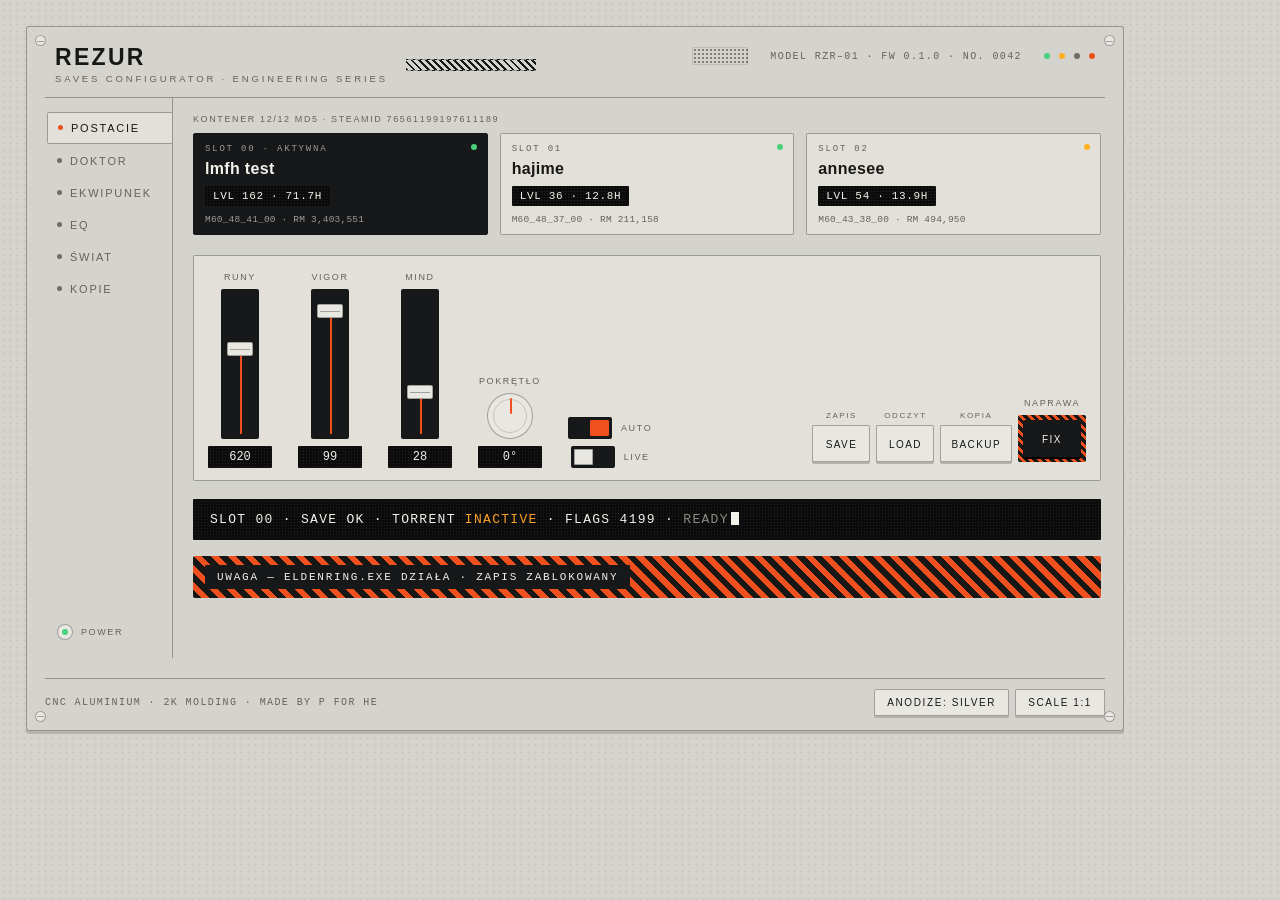
==== web/test-bench.html @ 196b7e18 "gui: test bench w stylu TE/ROLI — mockup pod dopracowanie (design-refs: zdjęcia referencyjne)" ====
<!DOCTYPE html>
<html lang="pl">
<head>
<meta charset="utf-8">
<title>REZUR · TEST BENCH</title>
<style>
  /* ============ REZUR ENGINEERING SERIES — test bench ============
     język: CNC aluminium + czarne wells + silkscreen + dot-matrix,
     promienie 0–2px, ZERO poświat, akcent pomarańczowy punktowo. */
  :root{
    --alu:#D5D3CD; --alu-hi:#E9E7E1; --alu-lo:#B4B2AB; --panel:#E2E0D9;
    --ink:#171816; --mut:#63625B;
    --dark:#17181A; --dark2:#1F2023;
    --lcd:#0A0B0A; --lcdtxt:#F2F1EA; --amber:#FFA028;
    --orange:#F0501E; --led-g:#4CD07D; --led-r:#E03B2E; --led-a:#FFB020; --led-off:#6E6D67;
    --line:rgba(23,24,22,.34); --line2:rgba(23,24,22,.16);
    --f:"Bahnschrift","Segoe UI Variable Display","Segoe UI",sans-serif;
    --fm:"Cascadia Mono","Consolas","Courier New",monospace;
  }
  .anod{ /* czarna anodyzacja — drugi wariant wykończenia */
    --alu:#1E1F22; --alu-hi:#2B2C30; --alu-lo:#121316; --panel:#26272B;
    --ink:#ECEBE5; --mut:#8E8D86;
    --line:rgba(240,240,235,.22); --line2:rgba(240,240,235,.10);
    --led-off:#55565A;
  }
  *{box-sizing:border-box;margin:0}
  html,body{height:auto}
  body{
    width:1150px; padding:26px 26px 30px;
    background:var(--alu); color:var(--ink); font-family:var(--f);
    background-image:radial-gradient(rgba(0,0,0,.05) 1px,transparent 1.1px);
    background-size:7px 7px;
    -webkit-font-smoothing:antialiased; user-select:none;
  }
  .mono{font-family:var(--fm)}
  .cap{font-size:9px; letter-spacing:.18em; text-transform:uppercase; color:var(--mut)}
  .lcd{
    background:var(--lcd); border:1px solid var(--line); border-radius:1px;
    color:var(--lcdtxt); font-family:var(--fm); position:relative; overflow:hidden;
  }
  .lcd::after{ /* siatka dot-matrix nad treścią */
    content:""; position:absolute; inset:0; pointer-events:none;
    background-image:radial-gradient(rgba(255,255,255,.10) 0.8px, transparent 1px);
    background-size:3px 3px;
  }

  /* ---------- chassis ---------- */
  .chassis{
    background:var(--alu); border:1px solid var(--line);
    border-radius:3px; padding:18px 18px 14px; position:relative;
    box-shadow: 0 2px 0 var(--alu-lo), 0 3px 0 var(--line2); /* twarda krawędź, nie poświata */
  }
  .screw{position:absolute;width:11px;height:11px;border-radius:50%;
    background:var(--alu-hi);border:1px solid var(--line)}
  .screw::after{content:"";position:absolute;left:1px;right:1px;top:4.5px;height:1px;background:var(--line)}
  .screw.tl{left:8px;top:8px}.screw.tr{right:8px;top:8px}
  .screw.bl{left:8px;bottom:8px}.screw.br{right:8px;bottom:8px}

  /* ---------- header ---------- */
  .head{display:flex;align-items:flex-start;gap:18px;padding:2px 10px 14px;border-bottom:1px solid var(--line)}
  .brand{line-height:.95}
  .brand b{font-size:23px; font-weight:600; letter-spacing:.10em}
  .brand .sub{font-size:9.5px; letter-spacing:.30em; color:var(--mut); text-transform:uppercase; margin-top:5px}
  .hatch{
    align-self:center; height:12px; flex:0 0 130px;
    background:repeating-linear-gradient(45deg, var(--ink) 0 2px, transparent 2px 5px);
    border-top:1px solid var(--line); border-bottom:1px solid var(--line);
  }
  .head .mid{flex:1; display:flex; gap:22px; align-items:center; justify-content:flex-end}
  .leds{display:flex;gap:9px;align-items:center}
  .led{width:6px;height:6px;border-radius:50%;background:var(--led-off);box-shadow:none}
  .led.g{background:var(--led-g)} .led.a{background:var(--led-a)} .led.r{background:var(--led-r)} .led.o{background:var(--orange)}
  .grille{width:56px;height:18px;
    background-image:radial-gradient(var(--mut) 1px, transparent 1.1px);background-size:4px 4px;
    border:1px solid var(--line2); opacity:.75}
  .metal{font-size:10px;letter-spacing:.14em;color:var(--mut);font-family:var(--fm)}

  /* ---------- body layout ---------- */
  .body{display:flex;gap:0;margin-top:0;align-items:stretch}
  .rail{flex:0 0 128px;border-right:1px solid var(--line);padding:14px 0 8px 2px;display:flex;flex-direction:column;gap:2px}
  .tab{
    display:flex;align-items:center;gap:8px;cursor:pointer;
    padding:9px 10px;font-size:11px;letter-spacing:.16em;text-transform:uppercase;color:var(--mut)}
  .tab .dot{width:5px;height:5px;border-radius:50%;background:var(--led-off)}
  .tab.on{color:var(--ink);background:var(--panel);border:1px solid var(--line);border-right:none;border-radius:2px 0 0 2px}
  .tab.on .dot{background:var(--orange)}
  .rail .foot{margin-top:auto;padding:10px;display:flex;align-items:center;gap:8px}
  .pwr{width:16px;height:16px;border-radius:50%;border:1px solid var(--line);background:var(--alu-hi)}
  .pwr.on::after{content:"";display:block;width:6px;height:6px;border-radius:50%;background:var(--led-g);margin:4px}

  .work{flex:1;padding:16px 4px 4px 20px;min-height:560px}

  /* ---------- sekcja: character cards ---------- */
  .cards{display:grid;grid-template-columns:repeat(3,1fr);gap:12px}
  .card{border:1px solid var(--line);border-radius:2px;background:var(--panel);padding:10px 11px 9px;position:relative;cursor:pointer}
  .card .slot{font-size:9px;letter-spacing:.2em;color:var(--mut);font-family:var(--fm)}
  .card h3{font-size:16px;font-weight:600;letter-spacing:.02em;margin:6px 0 8px;white-space:nowrap;overflow:hidden}
  .card .row{display:flex;gap:8px;align-items:center;justify-content:space-between}
  .card .lcd{padding:3px 7px;font-size:11px;letter-spacing:.06em}
  .card .meta{font-size:9.5px;color:var(--mut);font-family:var(--fm);margin-top:8px;letter-spacing:.02em}
  .card .indic{position:absolute;top:10px;right:10px;display:flex;gap:5px;align-items:center}
  .card.sel{background:var(--dark);color:var(--lcdtxt);border-color:var(--dark)}
  .card.sel .slot,.card.sel .meta{color:#9C9C93}
  .card.sel .lcd{border-color:var(--line2)}

  /* ---------- pasek przyrządów ---------- */
  .bench{display:flex;gap:26px;align-items:flex-end;margin:20px 0 2px;padding:16px 14px 12px;
    border:1px solid var(--line);border-radius:2px;background:var(--panel)}
  .unit{display:flex;flex-direction:column;gap:7px;align-items:center}
  .unit .cap{text-align:center}
  .fader{width:38px;height:150px;position:relative;background:var(--dark);border:1px solid var(--line);border-radius:2px}
  .fader .fill{position:absolute;left:18px;width:2px;background:var(--orange);bottom:4px}
  .fader .capk{position:absolute;left:5px;width:26px;height:14px;background:var(--alu-hi);
    border:1px solid var(--line);border-radius:2px}
  .fader .capk::after{content:"";position:absolute;left:2px;right:2px;top:6px;height:1px;background:var(--line)}
  .readout{min-width:64px;text-align:center;padding:3px 6px;font-size:12px}
  .knob{width:46px;height:46px;border-radius:50%;background:var(--alu-hi);border:1px solid var(--line);position:relative;cursor:grab}
  .knob::after{content:"";position:absolute;left:50%;top:4px;width:2px;height:16px;background:var(--orange);
    border-radius:1px;transform-origin:50% 19px}
  .knob i{position:absolute;inset:5px;border:1px solid var(--line2);border-radius:50%}
  .ticks{position:absolute;inset:-7px;border-radius:50%;
    background:conic-gradient(var(--mut) 0 1deg, transparent 1deg 36deg);opacity:.5;-webkit-mask:radial-gradient(circle,transparent 60%,black 61%);}
  .sw{width:44px;height:22px;border:1px solid var(--line);border-radius:2px;background:var(--dark);position:relative;cursor:pointer}
  .sw .lever{position:absolute;top:2px;left:2px;width:19px;height:16px;background:var(--alu-hi);border:1px solid var(--line);border-radius:1px;transition:left .09s steps(2)}
  .sw.on .lever{left:21px;background:var(--orange);border-color:var(--orange)}
  .swrow{display:flex;align-items:center;gap:9px}
  .keyrow{display:flex;gap:6px;align-items:flex-end}
  .key{
    min-width:58px;padding:13px 10px 11px;text-align:center;
    background:var(--alu-hi);border:1px solid var(--line);border-radius:2px;
    font-size:10px;letter-spacing:.14em;text-transform:uppercase;cursor:pointer;
    box-shadow:0 2px 0 var(--alu-lo);position:relative}
  .key:active,.key.down{transform:translateY(2px);box-shadow:none;background:var(--dark);color:var(--lcdtxt)}
  .key.orange{background:var(--orange);border-color:#8E2D0F;color:#1A0D06;box-shadow:0 2px 0 #8E2D0F}
  .key.silk::before{content:attr(data-silk);position:absolute;top:-15px;left:0;right:0;
    font-size:8px;letter-spacing:.2em;color:var(--mut);text-transform:uppercase}
  .hazard{padding:5px;background:repeating-linear-gradient(45deg, var(--ink) 0 3px, var(--orange) 3px 6px);border-radius:2px}
  .hazard .key{margin:0;background:var(--dark);color:var(--lcdtxt);box-shadow:0 2px 0 #000}
  .danger{padding:9px 12px;border-radius:2px;display:flex;align-items:center;gap:12px;
    background:repeating-linear-gradient(45deg, var(--ink) 0 6px, var(--orange) 6px 12px)}
  .danger .inner{background:var(--dark);color:var(--lcdtxt);padding:6px 12px;font-size:11px;letter-spacing:.16em;text-transform:uppercase;font-family:var(--fm);border-radius:1px}

  /* ---------- LCD / dot matrix ---------- */
  .biglcd{margin-top:18px;padding:12px 16px;font-size:13px;letter-spacing:.10em;text-transform:uppercase}
  .biglcd .l1{color:var(--lcdtxt)} .biglcd .am{color:var(--amber)} .biglcd .dim{color:#8A8A80}
  .cursor{display:inline-block;width:8px;height:13px;background:var(--lcdtxt);vertical-align:-2px;margin-left:2px;animation:blink 1.1s steps(1) infinite}
  @keyframes blink{50%{opacity:0}}

  /* ---------- tabela ekwipunku ---------- */
  table{width:100%;border-collapse:collapse;font-size:12px}
  th{font-size:9px;letter-spacing:.2em;text-transform:uppercase;color:var(--mut);text-align:left;
    padding:6px 8px;border-bottom:1px solid var(--line)}
  td{padding:6px 8px;border-bottom:1px solid var(--line2)}
  td.mono,th.mono{font-family:var(--fm);letter-spacing:.02em}
  tr:hover td{background:var(--dark);color:var(--lcdtxt)}
  tr:hover td.mono{color:var(--amber)}
  .findings .row{display:flex;align-items:center;gap:12px;padding:9px 4px;border-bottom:1px solid var(--line2)}
  .sev{width:8px;height:8px;border-radius:50%}
  .sev.err{background:var(--led-r)} .sev.war{background:var(--led-a)} .sev.ok{background:var(--led-g)}

  .footer{margin-top:20px;padding-top:10px;border-top:1px solid var(--line);
    display:flex;justify-content:space-between;align-items:center}
  .finishbtn{display:flex;gap:6px}
  .fbtn{padding:7px 12px;font-size:10px;letter-spacing:.16em;text-transform:uppercase;cursor:pointer;
    border:1px solid var(--line);border-radius:2px;background:var(--alu-hi);box-shadow:0 2px 0 var(--alu-lo)}
  .fbtn:active{transform:translateY(2px);box-shadow:none}
  .fbtn.on{background:var(--dark);color:var(--lcdtxt)}
  .hidden{display:none}
</style>
</head>
<body>
<div class="chassis" id="chassis">
  <span class="screw tl"></span><span class="screw tr"></span><span class="screw bl"></span><span class="screw br"></span>

  <!-- HEADER -->
  <div class="head">
    <div class="brand">
      <b>REZUR</b>
      <div class="sub">saves configurator · engineering series</div>
    </div>
    <div class="hatch" title="hazard"></div>
    <div class="mid">
      <div class="grille" title="speaker / wentylacja — motyw"></div>
      <div class="metal">MODEL RZR–01 · FW 0.1.0 · NO. 0042</div>
      <div class="leds">
        <span class="led g" title="zapis: OK"></span>
        <span class="led a" title="ostrzeżenie"></span>
        <span class="led" title="brak"></span>
        <span class="led o" title="aktywna operacja"></span>
      </div>
    </div>
  </div>

  <!-- BODY -->
  <div class="body">
    <div class="rail">
      <div class="tab on" data-tab="postacie"><span class="dot"></span>POSTACIE</div>
      <div class="tab" data-tab="doktor"><span class="dot"></span>DOKTOR</div>
      <div class="tab" data-tab="ekwipunek"><span class="dot"></span>EKWIPUNEK</div>
      <div class="tab" data-tab="eq"><span class="dot"></span>EQ</div>
      <div class="tab" data-tab="swiat"><span class="dot"></span>ŚWIAT</div>
      <div class="tab" data-tab="kopie"><span class="dot"></span>KOPIE</div>
      <div class="foot"><span class="pwr on"></span><span class="cap">power</span></div>
    </div>

    <div class="work">
      <!-- ===== PANEL: POSTACIE ===== -->
      <section id="tab-postacie">
        <div class="cap" style="margin-bottom:9px">kontener 12/12 md5 · steamid 76561199197611189</div>
        <div class="cards">
          <div class="card sel">
            <div class="slot mono">SLOT 00 · AKTYWNA</div>
            <h3>lmfh test</h3>
            <div class="row">
              <div class="lcd">LVL 162 · 71.7H</div>
              <span class="indic"><span class="led g"></span></span>
            </div>
            <div class="meta">M60_48_41_00 · RM 3,403,551</div>
          </div>
          <div class="card">
            <div class="slot mono">SLOT 01</div>
            <h3>hajime</h3>
            <div class="row">
              <div class="lcd">LVL 36 · 12.8H</div>
              <span class="indic"><span class="led g"></span></span>
            </div>
            <div class="meta">M60_48_37_00 · RM 211,158</div>
          </div>
          <div class="card">
            <div class="slot mono">SLOT 02</div>
            <h3>annesee</h3>
            <div class="row">
              <div class="lcd">LVL 54 · 13.9H</div>
              <span class="indic"><span class="led a"></span></span>
            </div>
            <div class="meta">M60_43_38_00 · RM 494,950</div>
          </div>
        </div>

        <!-- pasek przyrządów -->
        <div class="bench">
          <div class="unit">
            <span class="cap">runy</span>
            <div class="fader" data-pct="62" data-read="620"><div class="fill"></div><div class="capk"></div></div>
            <div class="readout lcd">620</div>
          </div>
          <div class="unit">
            <span class="cap">vigor</span>
            <div class="fader" data-pct="92" data-read="99"><div class="fill"></div><div class="capk"></div></div>
            <div class="readout lcd">99</div>
          </div>
          <div class="unit">
            <span class="cap">mind</span>
            <div class="fader" data-pct="28" data-read="28"><div class="fill"></div><div class="capk"></div></div>
            <div class="readout lcd">28</div>
          </div>
          <div class="unit">
            <span class="cap">pokrętło</span>
            <div class="knob" id="knob"><i></i><span class="ticks"></span></div>
            <div class="readout lcd" id="ro4">0°</div>
          </div>
          <div class="unit" style="gap:7px">
            <div class="swrow"><div class="sw on"><span class="lever"></span></div><span class="cap">auto</span></div>
            <div class="swrow"><div class="sw"><span class="lever"></span></div><span class="cap">live</span></div>
          </div>
          <div class="keyrow" style="margin-left:auto; margin-bottom:6px">
            <div class="key silk" data-silk="zapis">SAVE</div>
            <div class="key silk" data-silk="odczyt">LOAD</div>
            <div class="key silk" data-silk="kopia">BACKUP</div>
            <div class="hazard" style="position:relative;margin-top:17px">
              <div class="key">FIX</div>
              <span class="cap" style="position:absolute;top:-17px;left:0;right:0;text-align:center">naprawa</span>
            </div>
          </div>
        </div>

        <div class="biglcd lcd">
          <div class="l1">SLOT 00 · SAVE OK · TORRENT <span class="am">INACTIVE</span> · FLAGS 4199 · <span class="dim">READY</span><span class="cursor"></span></div>
        </div>

        <div class="danger" style="margin-top:16px">
          <div class="inner">uwaga — eldenring.exe działa · zapis zablokowany</div>
        </div>
      </section>

      <!-- ===== PANEL: DOKTOR ===== -->
      <section id="tab-doktor" class="hidden">
        <div class="cap" style="margin-bottom:9px">diagnostyka · 1 błąd / 2 ostrzeżenia</div>
        <div class="findings">
          <div class="row"><span class="sev err"></span><span class="mono" style="min-width:74px">TORRENT</span>
            <span style="flex:1">koń: hp=0 przy state=ACTIVE → zawieszka wczytywania</span>
            <div class="hazard"><div class="key">FIX</div></div></div>
          <div class="row"><span class="sev war"></span><span class="mono" style="min-width:74px">WEATHER</span>
            <span style="flex:1">area_id=60 ≠ region mapy 11</span>
            <div class="hazard"><div class="key">FIX</div></div></div>
          <div class="row"><span class="sev ok"></span><span class="mono" style="min-width:74px">MD5</span>
            <span style="flex:1">12/12 sum sekcji OK</span><span class="cap">bez akcji</span></div>
        </div>
        <div class="keyrow" style="margin-top:18px">
          <div class="key silk" data-silk="podgląd zmian">PREVIEW</div>
          <div class="key orange" data-silk="wykonaj + backup">APPLY ALL</div>
        </div>
      </section>

      <!-- ===== PANEL: EKWIPUNEK ===== -->
      <section id="tab-ekwipunek" class="hidden">
        <div class="cap" style="margin-bottom:9px">slot 00 · przy sobie · 74 pozycje</div>
        <table>
          <tr><th class="mono" style="width:110px">handle</th><th style="width:70px">ilość</th><th>nazwa</th><th class="mono" style="width:130px">kategoria</th></tr>
          <tr><td class="mono">0x808000A1</td><td class="mono">1</td><td>Blood Uchigatana +19</td><td class="mono">weapon</td></tr>
          <tr><td class="mono">0x80800155</td><td class="mono">1</td><td>Rivers of Blood +9</td><td class="mono">weapon</td></tr>
          <tr><td class="mono">0xB0001FF9</td><td class="mono">12</td><td>Larval Tear</td><td class="mono">goods</td></tr>
          <tr><td class="mono">0x90800147</td><td class="mono">1</td><td>White Reed Armor</td><td class="mono">armor</td></tr>
          <tr><td class="mono">0xA000139C</td><td class="mono">1</td><td>Blessed Dew Talisman</td><td class="mono">talisman</td></tr>
        </table>
        <div class="keyrow" style="margin-top:16px;gap:8px">
          <div class="key silk" data-silk="dodaj z bazy">ADD</div>
          <div class="key silk" data-silk="usuń wpis">REMOVE</div>
          <div class="key silk" data-silk="przenieś">MOVE</div>
          <div class="key silk" data-silk="+ poziom">UPGRADE</div>
        </div>
      </section>

      <!-- ===== pozostałe zakładki (placeholdery) ===== -->
      <section id="tab-eq" class="hidden"><div class="cap">EQ — 22 gniazda (demo później)</div>
        <div class="biglcd lcd" style="margin-top:12px"><div class="l1">WEAPON 0..5 · ARMOR 12..16 · TALISMAN 17..21<span class="cursor"></span></div></div></section>
      <section id="tab-swiat" class="hidden"><div class="cap">ŚWIAT — 22 grupy flag (demo później)</div>
        <div class="biglcd lcd" style="margin-top:12px"><div class="l1">BOSS 48 · MAPS 19 · COOKBOOK 60 · <span class="am">SELECT</span><span class="cursor"></span></div></div></section>
      <section id="tab-kopie" class="hidden"><div class="cap">KOPIE — 7 backupów (demo później)</div>
        <div class="biglcd lcd" style="margin-top:12px"><div class="l1">EDITBAK · WORLDBak · TPBak · <span class="dim">RESTORE</span><span class="cursor"></span></div></div></section>
    </div>
  </div>

  <!-- FOOTER -->
  <div class="footer">
    <span class="metal">CNC ALUMINIUM · 2K MOLDING · MADE BY P FOR HE</span>
    <div class="finishbtn">
      <div class="fbtn" id="anodBtn">anodize: silver</div>
      <div class="fbtn">scale 1:1</div>
    </div>
  </div>
</div>

<script>
  // --- nawigacja
  const tabs=[...document.querySelectorAll('.tab')];
  tabs.forEach(t=>t.addEventListener('click',()=>{
    tabs.forEach(x=>x.classList.remove('on')); t.classList.add('on');
    document.querySelectorAll('.work > section').forEach(s=>s.classList.add('hidden'));
    document.getElementById('tab-'+t.dataset.tab).classList.remove('hidden');
  }));
  // --- keycapy (chwilowe wciśnięcie)
  document.querySelectorAll('.key,.fbtn').forEach(k=>{
    k.addEventListener('pointerdown',()=>k.classList.add('down'));
    ['pointerup','pointerleave'].forEach(e=>k.addEventListener(e,()=>k.classList.remove('down')));
  });
  // --- przełączniki
  document.querySelectorAll('.sw').forEach(s=>s.addEventListener('click',()=>s.classList.toggle('on')));
  // --- fadery (przeciąganie; data-pct = pozycja, data-read = tekst LCD)
  function setFader(f,pct){
    pct=Math.max(0,Math.min(100,pct));
    const travel=f.clientHeight-14-8;      // margines 4px góra/dół, cap 14px
    const bottom=4+pct/100*travel;
    f.querySelector('.capk').style.bottom=bottom+'px';
    f.querySelector('.fill').style.height=(bottom+7)+'px';
    const ro=f.parentElement.querySelector('.readout');
    if(ro&&f.dataset.live)ro.textContent=Math.round(pct);
  }
  document.querySelectorAll('.fader').forEach(f=>{
    const pct=parseFloat(f.dataset.pct||'50');
    setFader(f,pct);
    const ro=f.parentElement.querySelector('.readout');
    if(ro)ro.textContent=f.dataset.read||String(Math.round(pct));
    const move=ev=>{const r=f.getBoundingClientRect(); f.dataset.live="1";
      setFader(f,(1-(ev.clientY-r.top-7)/(r.height-14))*100);};
    f.addEventListener('pointerdown',e=>{f.setPointerCapture(e.pointerId);move(e);
      f.onpointermove=move;});
    f.addEventListener('pointerup',()=>f.onpointermove=null);
  });
  // --- pokrętło
  const knob=document.getElementById('knob'), ro4=document.getElementById('ro4');
  let ang=0, drag=false;
  knob.style.transform='rotate(0deg)';
  knob.addEventListener('pointerdown',e=>{drag=true;knob.setPointerCapture(e.pointerId);});
  window.addEventListener('pointermove',e=>{if(!drag)return;
    ang=(ang+e.movementX*2+540)%360;
    knob.style.transform='rotate('+ang+'deg)'; ro4.textContent=ang+'°';});
  window.addEventListener('pointerup',()=>drag=false);
  // --- anodize
  document.getElementById('anodBtn').addEventListener('click',e=>{
    const on=document.body.classList.toggle('anod');
    e.currentTarget.textContent='anodize: '+(on?'black':'silver');
  });
</script>
</body>
</html>
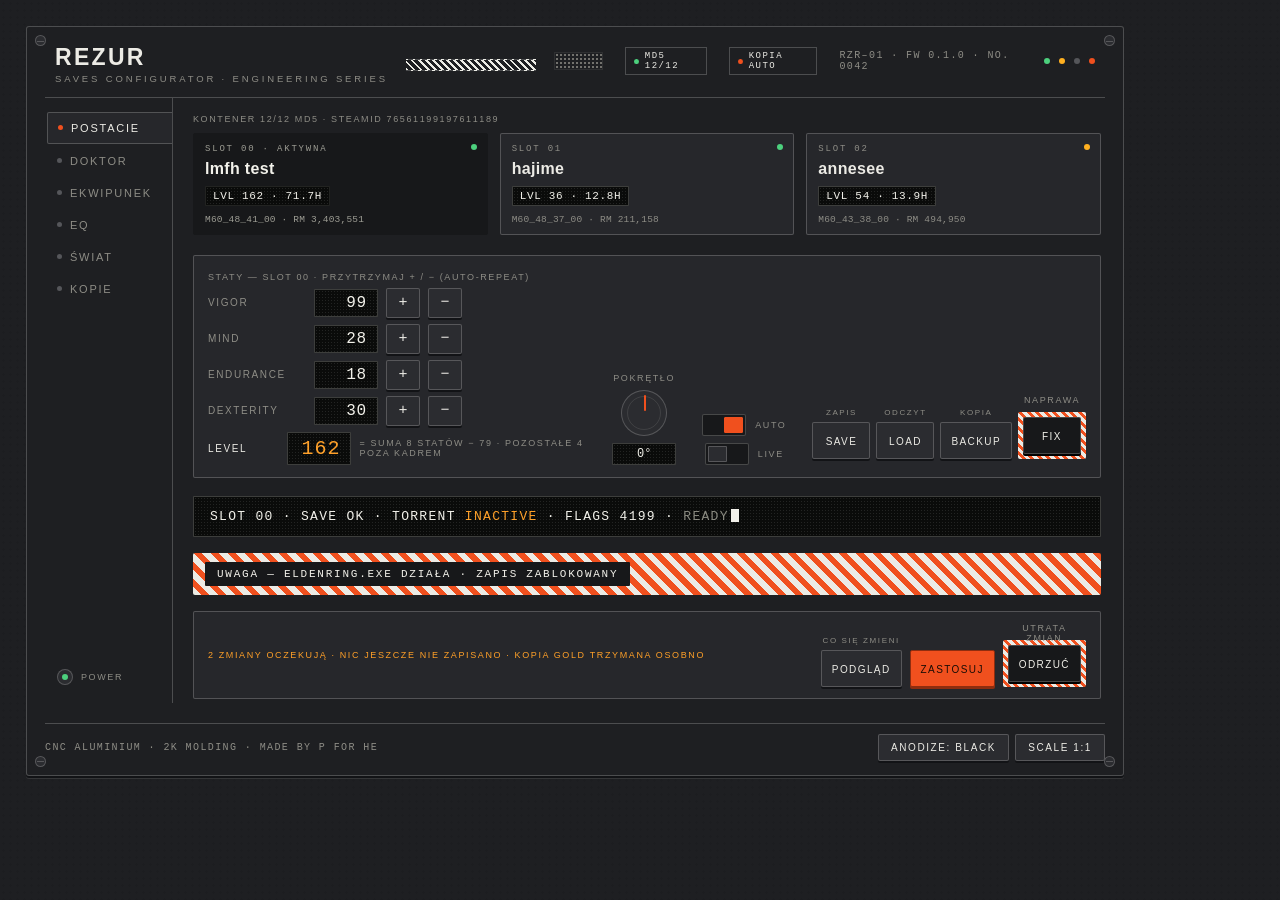
==== commit 08d72e0f: "gui: bench v2 — czarna anoda jako baza, staty bez suwaków (+/- auto-repeat), pasek zmian oczekującyc" ====
--- a/web/test-bench.html
+++ b/web/test-bench.html
@@ -160,6 +160,22 @@
 
   .footer{margin-top:20px;padding-top:10px;border-top:1px solid var(--line);
     display:flex;justify-content:space-between;align-items:center}
+  .pill{display:inline-flex;gap:6px;align-items:center;border:1px solid var(--line);
+    padding:3px 8px;font-size:9px;letter-spacing:.16em;font-family:var(--fm);text-transform:uppercase}
+  /* sekwencery statów (bez suwaków) */
+  .statmod{display:flex;flex-direction:column;gap:6px;min-width:318px}
+  .statrow{display:flex;align-items:center;gap:8px}
+  .sname{font-size:10px;letter-spacing:.16em;color:var(--mut);width:98px;text-transform:uppercase}
+  .sval{min-width:64px;padding:4px 10px;font-size:16px;text-align:right;font-family:var(--fm);letter-spacing:.05em}
+  .stbtn{width:34px;height:30px;border:1px solid var(--line);background:var(--alu-hi);border-radius:2px;
+    display:flex;align-items:center;justify-content:center;font-family:var(--fm);font-size:15px;cursor:pointer;
+    box-shadow:0 2px 0 var(--alu-lo)}
+  .stbtn:active{transform:translateY(2px);box-shadow:none;background:var(--dark);color:var(--lcdtxt)}
+  .statrow.lvl .sname{color:var(--ink)}
+  .statrow.lvl .sval{font-size:20px;color:var(--amber)}
+  /* pasek zmian oczekujących */
+  .stage{margin-top:16px;padding:11px 14px;border:1px solid var(--line);background:var(--panel);
+    display:flex;align-items:center;gap:12px;border-radius:2px}
   .finishbtn{display:flex;gap:6px}
   .fbtn{padding:7px 12px;font-size:10px;letter-spacing:.16em;text-transform:uppercase;cursor:pointer;
     border:1px solid var(--line);border-radius:2px;background:var(--alu-hi);box-shadow:0 2px 0 var(--alu-lo)}
@@ -168,7 +184,7 @@
   .hidden{display:none}
 </style>
 </head>
-<body>
+<body class="anod">
 <div class="chassis" id="chassis">
   <span class="screw tl"></span><span class="screw tr"></span><span class="screw bl"></span><span class="screw br"></span>
 
@@ -181,7 +197,9 @@
     <div class="hatch" title="hazard"></div>
     <div class="mid">
       <div class="grille" title="speaker / wentylacja — motyw"></div>
-      <div class="metal">MODEL RZR–01 · FW 0.1.0 · NO. 0042</div>
+      <span class="pill"><span class="led g" style="width:5px;height:5px"></span>MD5 12/12</span>
+      <span class="pill"><span class="led o" style="width:5px;height:5px"></span>KOPIA AUTO</span>
+      <div class="metal">RZR–01 · FW 0.1.0 · NO. 0042</div>
       <div class="leds">
         <span class="led g" title="zapis: OK"></span>
         <span class="led a" title="ostrzeżenie"></span>
@@ -239,20 +257,18 @@
 
         <!-- pasek przyrządów -->
         <div class="bench">
-          <div class="unit">
-            <span class="cap">runy</span>
-            <div class="fader" data-pct="62" data-read="620"><div class="fill"></div><div class="capk"></div></div>
-            <div class="readout lcd">620</div>
-          </div>
-          <div class="unit">
-            <span class="cap">vigor</span>
-            <div class="fader" data-pct="92" data-read="99"><div class="fill"></div><div class="capk"></div></div>
-            <div class="readout lcd">99</div>
-          </div>
-          <div class="unit">
-            <span class="cap">mind</span>
-            <div class="fader" data-pct="28" data-read="28"><div class="fill"></div><div class="capk"></div></div>
-            <div class="readout lcd">28</div>
+          <div class="statmod">
+            <span class="cap">staty — slot 00 · przytrzymaj + / − (auto-repeat)</span>
+            <div class="statrow"><span class="sname">vigor</span><div class="sval lcd">99</div>
+              <div class="stbtn" data-dir="1">+</div><div class="stbtn" data-dir="-1">−</div></div>
+            <div class="statrow"><span class="sname">mind</span><div class="sval lcd">28</div>
+              <div class="stbtn" data-dir="1">+</div><div class="stbtn" data-dir="-1">−</div></div>
+            <div class="statrow"><span class="sname">endurance</span><div class="sval lcd">18</div>
+              <div class="stbtn" data-dir="1">+</div><div class="stbtn" data-dir="-1">−</div></div>
+            <div class="statrow"><span class="sname">dexterity</span><div class="sval lcd">30</div>
+              <div class="stbtn" data-dir="1">+</div><div class="stbtn" data-dir="-1">−</div></div>
+            <div class="statrow lvl"><span class="sname">level</span><div class="sval lcd" id="lvlout">162</div>
+              <span class="cap">= suma 8 statów − 79 · pozostałe 4 poza kadrem</span></div>
           </div>
           <div class="unit">
             <span class="cap">pokrętło</span>
@@ -280,6 +296,18 @@
 
         <div class="danger" style="margin-top:16px">
           <div class="inner">uwaga — eldenring.exe działa · zapis zablokowany</div>
+        </div>
+
+        <div class="stage">
+          <span class="cap" style="color:var(--amber)">2 zmiany oczekują · nic jeszcze nie zapisano · kopia gold trzymana osobno</span>
+          <div class="keyrow" style="gap:8px;margin-left:auto">
+            <div class="key silk" data-silk="co się zmieni">PODGLĄD</div>
+            <div class="key orange" data-silk="zapis + backup">ZASTOSUJ</div>
+            <div class="hazard" style="position:relative;margin-top:17px">
+              <div class="key">ODRZUĆ</div>
+              <span class="cap" style="position:absolute;top:-17px;left:0;right:0;text-align:center">utrata zmian</span>
+            </div>
+          </div>
         </div>
       </section>
 
@@ -335,7 +363,7 @@
   <div class="footer">
     <span class="metal">CNC ALUMINIUM · 2K MOLDING · MADE BY P FOR HE</span>
     <div class="finishbtn">
-      <div class="fbtn" id="anodBtn">anodize: silver</div>
+      <div class="fbtn" id="anodBtn">anodize: black</div>
       <div class="fbtn">scale 1:1</div>
     </div>
   </div>
@@ -356,27 +384,21 @@
   });
   // --- przełączniki
   document.querySelectorAll('.sw').forEach(s=>s.addEventListener('click',()=>s.classList.toggle('on')));
-  // --- fadery (przeciąganie; data-pct = pozycja, data-read = tekst LCD)
-  function setFader(f,pct){
-    pct=Math.max(0,Math.min(100,pct));
-    const travel=f.clientHeight-14-8;      // margines 4px góra/dół, cap 14px
-    const bottom=4+pct/100*travel;
-    f.querySelector('.capk').style.bottom=bottom+'px';
-    f.querySelector('.fill').style.height=(bottom+7)+'px';
-    const ro=f.parentElement.querySelector('.readout');
-    if(ro&&f.dataset.live)ro.textContent=Math.round(pct);
-  }
-  document.querySelectorAll('.fader').forEach(f=>{
-    const pct=parseFloat(f.dataset.pct||'50');
-    setFader(f,pct);
-    const ro=f.parentElement.querySelector('.readout');
-    if(ro)ro.textContent=f.dataset.read||String(Math.round(pct));
-    const move=ev=>{const r=f.getBoundingClientRect(); f.dataset.live="1";
-      setFader(f,(1-(ev.clientY-r.top-7)/(r.height-14))*100);};
-    f.addEventListener('pointerdown',e=>{f.setPointerCapture(e.pointerId);move(e);
-      f.onpointermove=move;});
-    f.addEventListener('pointerup',()=>f.onpointermove=null);
+  // --- sekwencery statów: + / − z auto-repeatem (klik = 1, przytrzymanie = szybko)
+  document.querySelectorAll('.stbtn').forEach(b=>{
+    const dir=+b.dataset.dir, row=b.closest('.statrow');
+    let hold, rep;
+    const bang=()=>{const el=row.querySelector('.sval');
+      el.textContent=Math.max(1,Math.min(99,(+el.textContent)+dir)); recalc();};
+    b.addEventListener('pointerdown',e=>{e.preventDefault(); bang();
+      hold=setTimeout(()=>{rep=setInterval(bang,70);},380);});
+    ['pointerup','pointerleave','pointercancel'].forEach(ev=>
+      b.addEventListener(ev,()=>{clearTimeout(hold);clearInterval(rep);}));
   });
+  function recalc(){
+    const vals=[...document.querySelectorAll('.sval')].map(e=>+e.textContent);
+    document.getElementById('lvlout').textContent=vals.reduce((a,b)=>a+b,0)-79;
+  }
   // --- pokrętło
   const knob=document.getElementById('knob'), ro4=document.getElementById('ro4');
   let ang=0, drag=false;
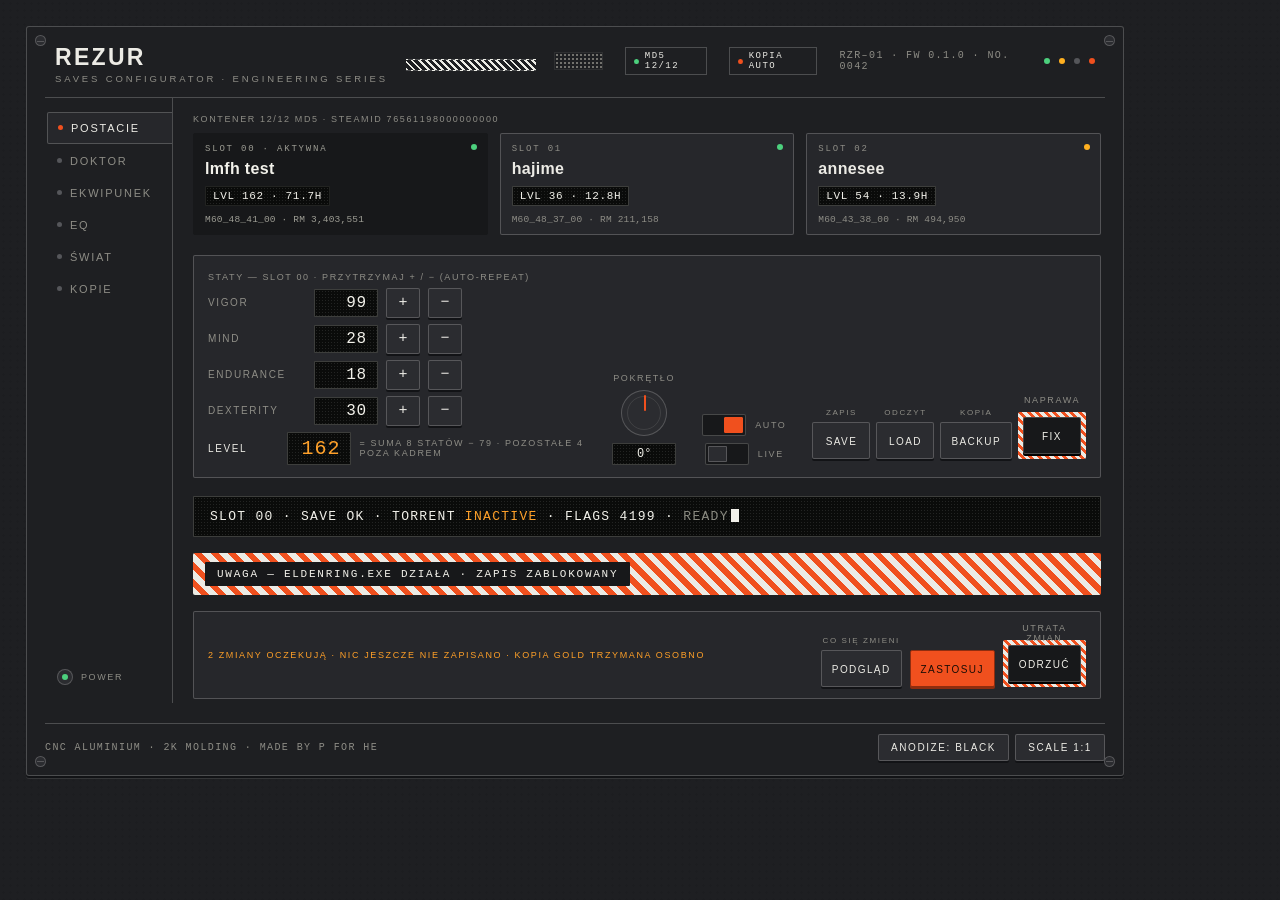
==== commit 629c558f: "repo: anonimizacja przed publikacją — prawdziwy SteamID64 i ścieżki z nazwą użytkownika zamienione n" ====
--- a/web/test-bench.html
+++ b/web/test-bench.html
@@ -224,7 +224,7 @@
     <div class="work">
       <!-- ===== PANEL: POSTACIE ===== -->
       <section id="tab-postacie">
-        <div class="cap" style="margin-bottom:9px">kontener 12/12 md5 · steamid 76561199197611189</div>
+        <div class="cap" style="margin-bottom:9px">kontener 12/12 md5 · steamid 76561198000000000</div>
         <div class="cards">
           <div class="card sel">
             <div class="slot mono">SLOT 00 · AKTYWNA</div>
